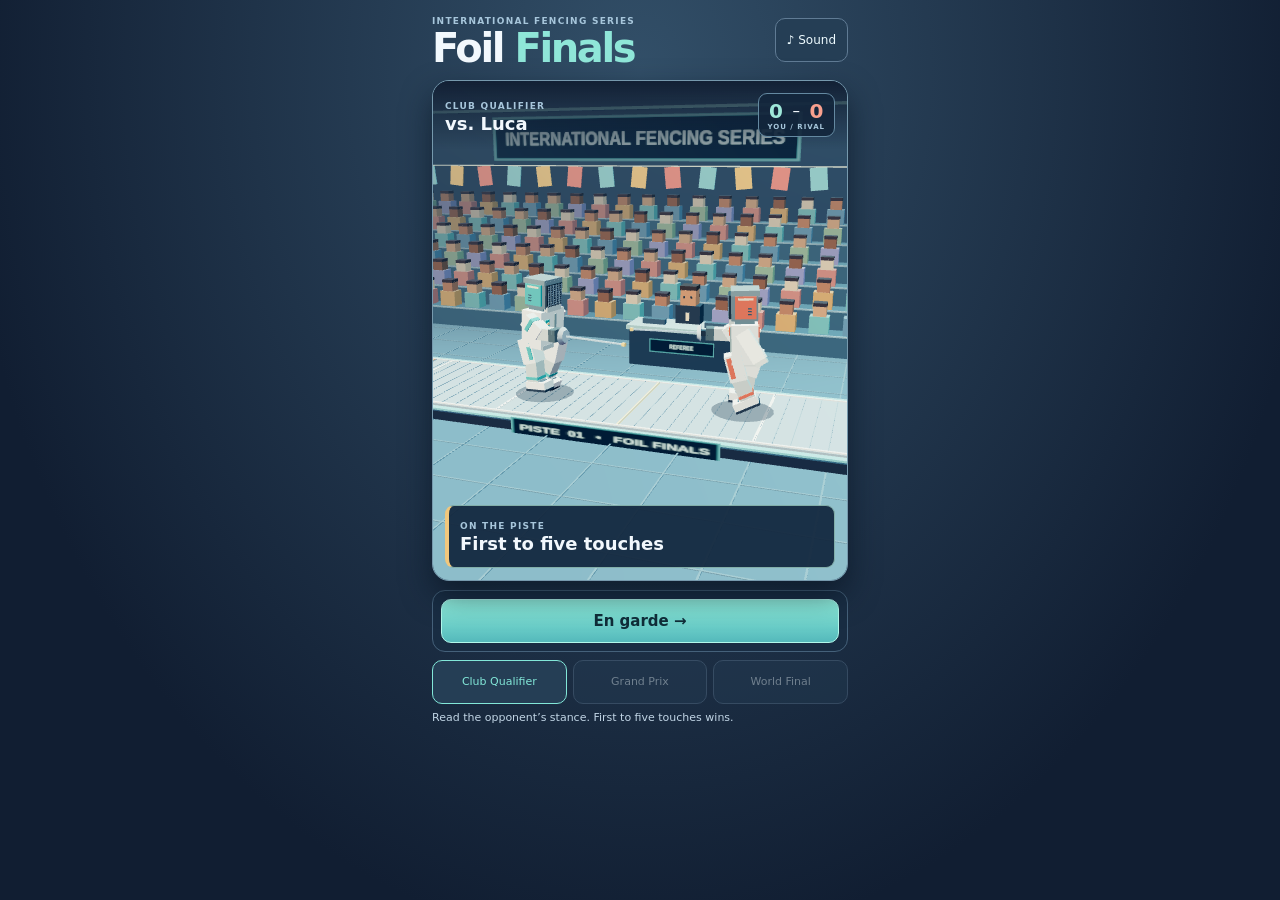
==== index-source.html @ a767e8d1 "Publish FOIL FINALS: three 3D fencing bouts" ====
<!doctype html><html lang="en"><head><meta charset="utf-8"><meta name="viewport" content="width=device-width,initial-scale=1,viewport-fit=cover"><meta name="theme-color" content="#101d31"><title>Foil Finals</title><link rel="stylesheet" href="style.css"></head>
<body><main><header><div><small>INTERNATIONAL FENCING SERIES</small><h1>Foil <em>Finals</em></h1></div><button id="sound" aria-pressed="true">♪ Sound</button></header>
<section class="arena" aria-label="3D fencing arena"><canvas></canvas>
<div class="top"><div><small id="event"></small><strong id="rival"></strong></div><div id="score"><b id="you">0</b><span>–</span><b id="them">0</b><small>YOU / RIVAL</small></div></div>
<div id="cue" role="status"><small id="phase"></small><strong id="call"></strong><i id="clock"></i></div>
</section>
<section id="controls"><button id="start">En garde →</button><div id="actions" hidden><button data-move="0"><b>↗</b>Lunge</button><button data-move="1"><b>◇</b>Parry</button><button data-move="2"><b>↶</b>Retreat</button></div>
<div id="result" hidden><h2 id="verdict"></h2><button id="next">Next opponent →</button><button id="replay">Rematch</button></div></section>
<nav id="levels" aria-label="Competition rounds"></nav>
<p id="hint">Read the opponent’s stance. First to five touches wins.</p><p id="rewards" hidden></p>
</main><script src="vendor/three.min.js"></script><script type="module" src="app.mjs"></script></body></html>
---- style.css ----
*{box-sizing:border-box}
:root{font:15px system-ui,sans-serif;color:#f2f8fd;background:#111e32;color-scheme:dark}
body{margin:0;min-height:100dvh;background:radial-gradient(ellipse at 50% 8%,#324f68,#111e32 75%)}
main{width:min(100%,440px);margin:auto;padding:max(10px,env(safe-area-inset-top)) 12px max(10px,env(safe-area-inset-bottom))}
header,.top{display:flex;justify-content:space-between;align-items:center;gap:8px}
header{margin-bottom:10px}small{font-size:9px;color:#a7c6db;font-weight:800;letter-spacing:.14em}
h1,h2,p{margin:0}h1{font-size:clamp(30px,8vw,40px);line-height:1.04;letter-spacing:-.06em}em{font-style:normal;color:#8fe6d8}
button{font:inherit;min-height:44px;cursor:pointer;color:#eefbff;background:#253e55;border:1px solid #607b94;border-radius:10px;padding:7px 11px}button:disabled{opacity:.4;cursor:default}button:focus-visible{outline:2px solid #f5cd75;outline-offset:2px}
#sound{font-size:12px;white-space:nowrap}
.arena{position:relative;overflow:hidden;aspect-ratio:390/470;border:1px solid #7699ad;border-radius:17px;box-shadow:0 14px 30px #081421aa;background:#28445d}
canvas{width:100%;height:100%;display:block}
.top{position:absolute;inset:0 0 auto;padding:12px;background:linear-gradient(#101d31ed,transparent);pointer-events:none}
.top strong{display:block;font-size:18px}#score{display:grid;grid-template-columns:1fr auto 1fr;text-align:center;align-items:center;gap:0 8px;background:#13263ce8;border:1px solid #6489a1;border-radius:9px;padding:5px 9px}
#score b{font-size:20px;color:#9ee8da}#score b:last-of-type{color:#f9a08e}#score small{grid-column:1/-1;font-size:7px}
#cue{position:absolute;inset:auto 12px 12px;padding:9px 11px 13px;background:#142940f2;border:1px solid #82aea9;border-left:4px solid #f1c77c;border-radius:9px;overflow:hidden;pointer-events:none}
#cue strong{display:block;font-size:18px}#clock{position:absolute;bottom:0;left:0;height:3px;background:#f1c77c;width:0}
#controls{background:#192d43;border:1px solid #45617a;border-radius:13px;padding:8px;margin-top:9px}
#actions{display:grid;grid-template-columns:repeat(3,1fr);gap:6px}
#actions button{min-height:54px;touch-action:manipulation;font-size:12px;font-weight:700}
#actions b{display:block;color:#8fe6d8;font-size:19px;line-height:1}
#start,#next{background:linear-gradient(#91f0de,#54b9bb);border-color:#b1f8eb;color:#102d39;font-weight:850}
#start{width:100%}#result{text-align:center}#result h2{color:#ffdc89;margin-bottom:5px}
nav{display:grid;grid-template-columns:repeat(3,1fr);gap:6px;margin-top:8px}nav button{font-size:11px;padding:4px}.current{color:#82e7d8;border-color:#82e7d8}
#hint,#rewards{font-size:11px;color:#c1d5e5;margin-top:7px}
[hidden]{display:none!important}
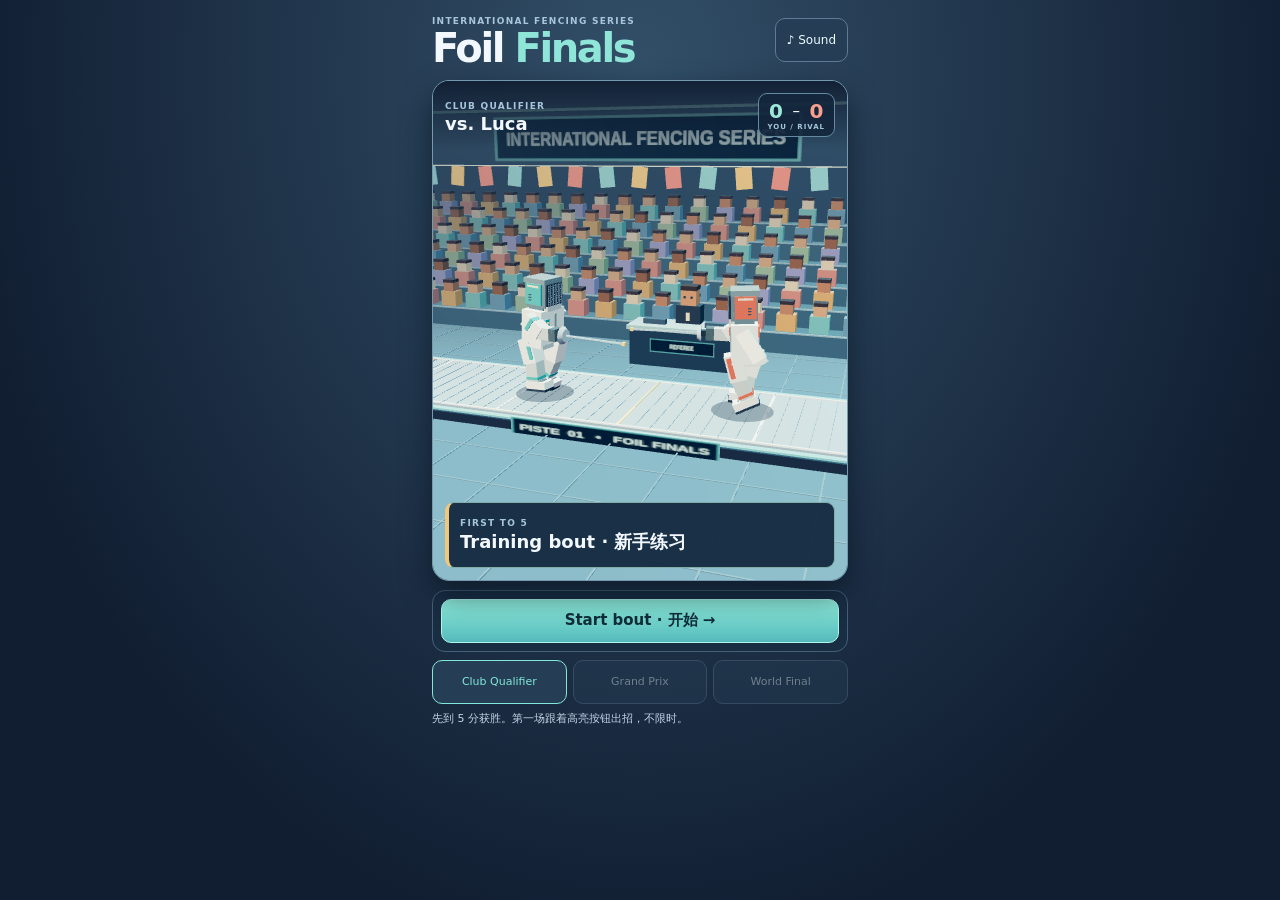
==== commit ca13407f: "Guide the first fencing bout and clarify touch controls" ====
--- a/index-source.html
+++ b/index-source.html
@@ -4,8 +4,9 @@
 <div class="top"><div><small id="event"></small><strong id="rival"></strong></div><div id="score"><b id="you">0</b><span>–</span><b id="them">0</b><small>YOU / RIVAL</small></div></div>
 <div id="cue" role="status"><small id="phase"></small><strong id="call"></strong><i id="clock"></i></div>
 </section>
-<section id="controls"><button id="start">En garde →</button><div id="actions" hidden><button data-move="0"><b>↗</b>Lunge</button><button data-move="1"><b>◇</b>Parry</button><button data-move="2"><b>↶</b>Retreat</button></div>
+<section id="controls"><button id="start">En garde →</button><div id="actions" hidden><button data-move="0"><b>↗</b>Lunge<small>突刺</small></button><button data-move="1"><b>◇</b>Parry<small>格挡</small></button><button data-move="2"><b>↶</b>Retreat<small>后撤</small></button></div>
 <div id="result" hidden><h2 id="verdict"></h2><button id="next">Next opponent →</button><button id="replay">Rematch</button></div></section>
 <nav id="levels" aria-label="Competition rounds"></nav>
 <p id="hint">Read the opponent’s stance. First to five touches wins.</p><p id="rewards" hidden></p>
 </main><script src="vendor/three.min.js"></script><script type="module" src="app.mjs"></script></body></html>
+
--- a/style.css
+++ b/style.css
@@ -23,3 +23,4 @@
 nav{display:grid;grid-template-columns:repeat(3,1fr);gap:6px;margin-top:8px}nav button{font-size:11px;padding:4px}.current{color:#82e7d8;border-color:#82e7d8}
 #hint,#rewards{font-size:11px;color:#c1d5e5;margin-top:7px}
 [hidden]{display:none!important}
+#actions button small{display:block;font-size:11px;margin-top:3px}#actions button.suggested{outline:2px solid #ffd991;outline-offset:-2px;background:#523b21;color:#fff3ce}#hint{min-height:2em}#call{font-size:clamp(13px,4vw,20px)}
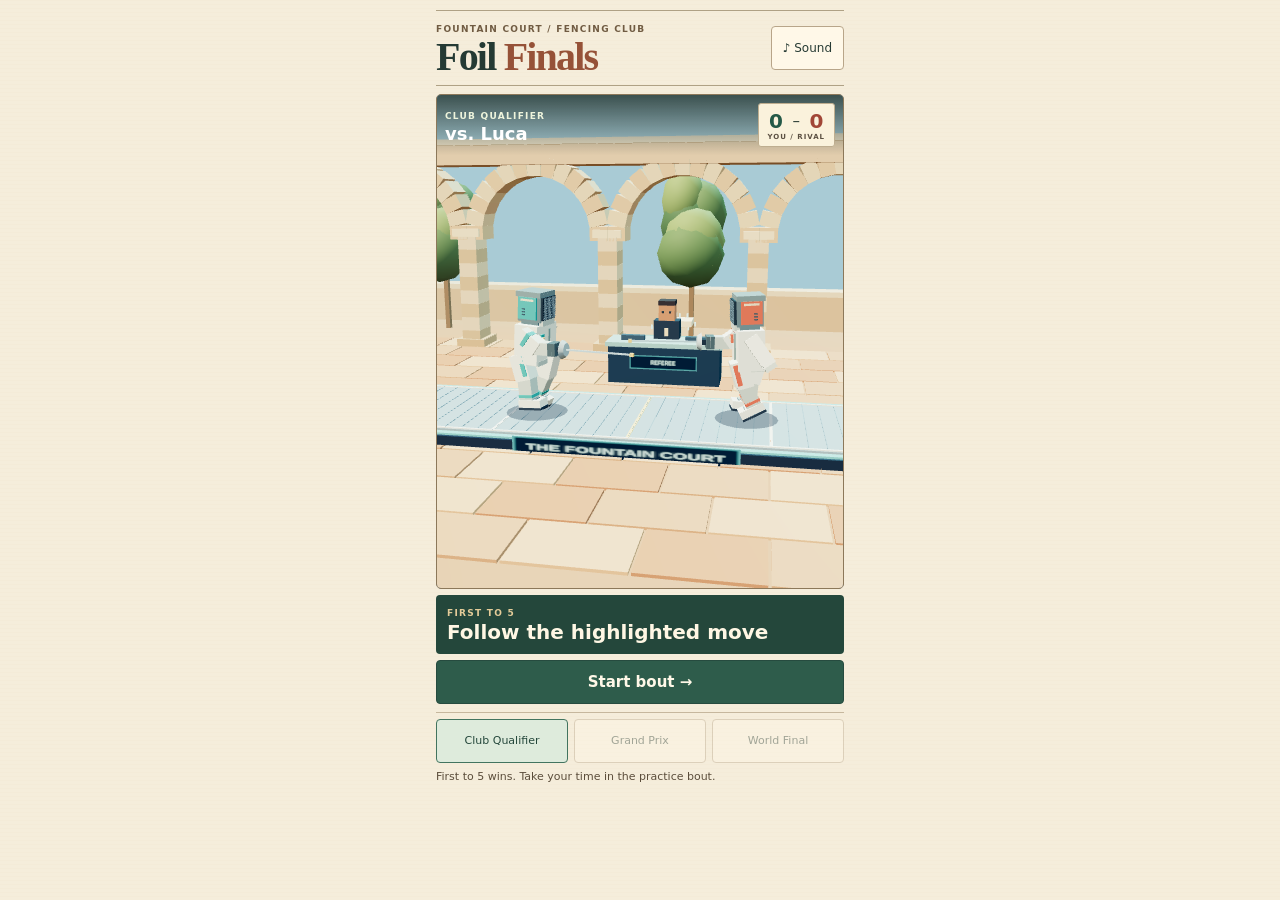
==== commit 09f6c06e: "Redesign portrait fencing UI in English" ====
--- a/index-source.html
+++ b/index-source.html
@@ -1,10 +1,10 @@
-<!doctype html><html lang="en"><head><meta charset="utf-8"><meta name="viewport" content="width=device-width,initial-scale=1,viewport-fit=cover"><meta name="theme-color" content="#101d31"><title>Foil Finals</title><link rel="stylesheet" href="style.css"></head>
-<body><main><header><div><small>INTERNATIONAL FENCING SERIES</small><h1>Foil <em>Finals</em></h1></div><button id="sound" aria-pressed="true">♪ Sound</button></header>
+<!doctype html><html lang="en"><head><meta charset="utf-8"><meta name="viewport" content="width=device-width,initial-scale=1,viewport-fit=cover"><meta name="theme-color" content="#f4ebd8"><title>Foil Finals</title><link rel="stylesheet" href="style.css"></head>
+<body><main><header><div><small>FOUNTAIN COURT / FENCING CLUB</small><h1>Foil <em>Finals</em></h1></div><button id="sound" aria-pressed="true">♪ Sound</button></header>
 <section class="arena" aria-label="3D fencing arena"><canvas></canvas>
 <div class="top"><div><small id="event"></small><strong id="rival"></strong></div><div id="score"><b id="you">0</b><span>–</span><b id="them">0</b><small>YOU / RIVAL</small></div></div>
+</section>
 <div id="cue" role="status"><small id="phase"></small><strong id="call"></strong><i id="clock"></i></div>
-</section>
-<section id="controls"><button id="start">En garde →</button><div id="actions" hidden><button data-move="0"><b>↗</b>Lunge<small>突刺</small></button><button data-move="1"><b>◇</b>Parry<small>格挡</small></button><button data-move="2"><b>↶</b>Retreat<small>后撤</small></button></div>
+<section id="controls"><button id="start">En garde →</button><div id="actions" hidden><button data-move="0"><b>↗</b>Lunge<small>Step back</small></button><button data-move="1"><b>◇</b>Parry<small>Step back</small></button><button data-move="2"><b>↶</b>Retreat<small>Step back</small></button></div>
 <div id="result" hidden><h2 id="verdict"></h2><button id="next">Next opponent →</button><button id="replay">Rematch</button></div></section>
 <nav id="levels" aria-label="Competition rounds"></nav>
 <p id="hint">Read the opponent’s stance. First to five touches wins.</p><p id="rewards" hidden></p>
--- a/style.css
+++ b/style.css
@@ -24,3 +24,32 @@
 #hint,#rewards{font-size:11px;color:#c1d5e5;margin-top:7px}
 [hidden]{display:none!important}
 #actions button small{display:block;font-size:11px;margin-top:3px}#actions button.suggested{outline:2px solid #ffd991;outline-offset:-2px;background:#523b21;color:#fff3ce}#hint{min-height:2em}#call{font-size:clamp(13px,4vw,20px)}
+
+/* Printed tournament program over an open-air court. */
+:root{color:#243a34;background:#f4ebd8;color-scheme:light}
+body{background:repeating-linear-gradient(0deg,#f5eddb 0 3px,#f4ebd8 3px 4px)}
+main{width:min(100%,432px)}
+header{border-block:1px solid #afa185;padding:7px 0;margin-bottom:8px}
+header small{color:#705b42}
+h1{font-family:Georgia,serif;letter-spacing:-.045em;font-weight:700}
+em{color:#965238}
+button{color:#273b34;background:#fff8e8;border-color:#b8a589;border-radius:4px}
+button:focus-visible{outline-color:#315e4e}
+.arena{aspect-ratio:auto;height:clamp(260px,calc(100dvh - 340px),495px);border-radius:5px;border-color:#8c785a;box-shadow:none}
+.top{padding:8px;background:linear-gradient(#20322dcc,transparent);color:white}
+.top small{color:#eef4dc}
+#score{background:#faf2dc;border-color:#beae90;border-radius:3px;color:#35453d}
+#score small{color:#5c5143}
+#score b{color:#245947}#score b:last-of-type{color:#a14636}
+#cue{position:relative;inset:auto;margin-top:6px;background:#24473b;border:0;border-radius:4px;padding:7px 11px 10px;color:#fff7e4}
+#cue small{color:#e4cc99}#cue strong{font-size:clamp(15px,4.5vw,20px)}
+#controls{background:none;border:0;padding:0;margin-top:6px}
+#actions button{border-bottom-width:3px;min-height:62px}
+#actions b{color:#35725e}
+#actions button small{color:#655842;letter-spacing:0;font-weight:500}
+#actions button.suggested{background:#f6dc9f;color:#23392f;outline-color:#6d633a}
+#start,#next{background:#2e5c4b;color:#fff8e8;border-color:#264b3f}
+#result h2{color:#875039}
+nav{border-top:1px solid #c6b79d;padding-top:6px}
+nav button.current{color:#24473b;border-color:#42745f;background:#deebdc}
+#hint,#rewards{color:#5b4d3b}
